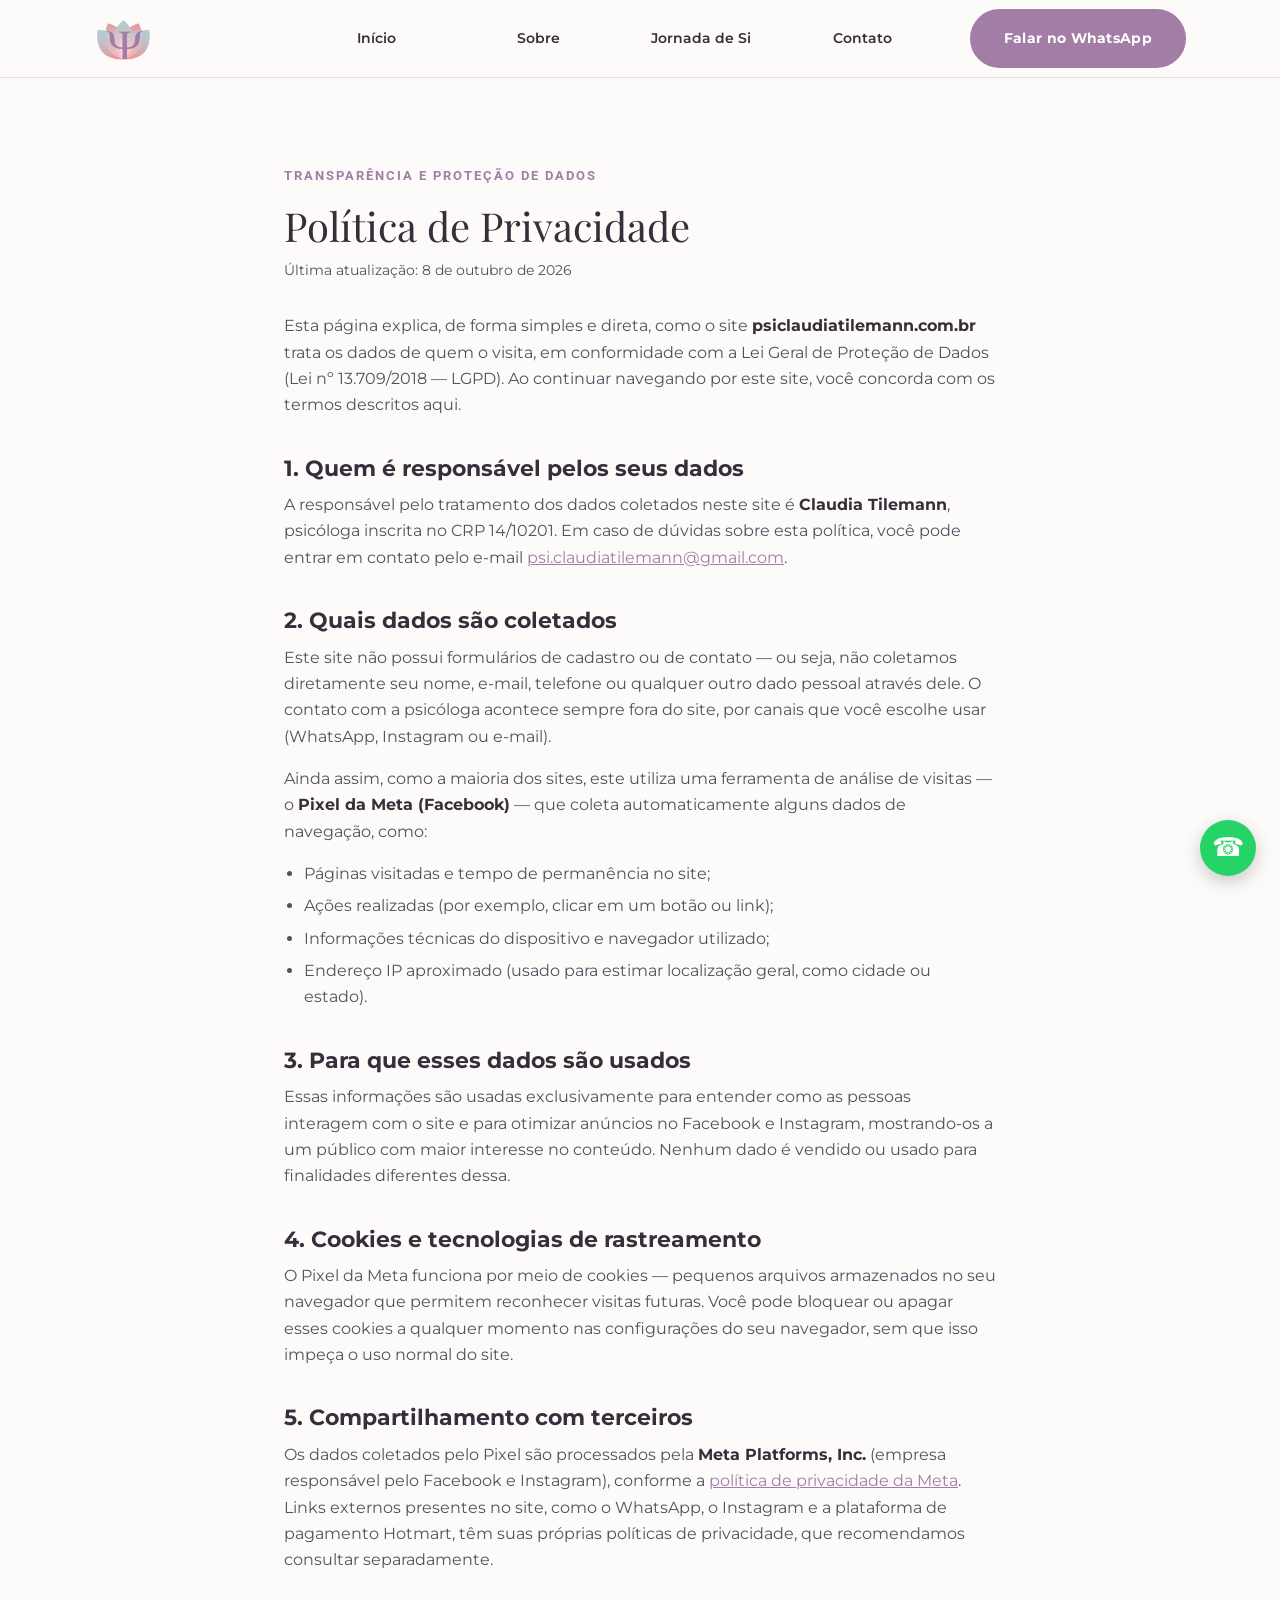
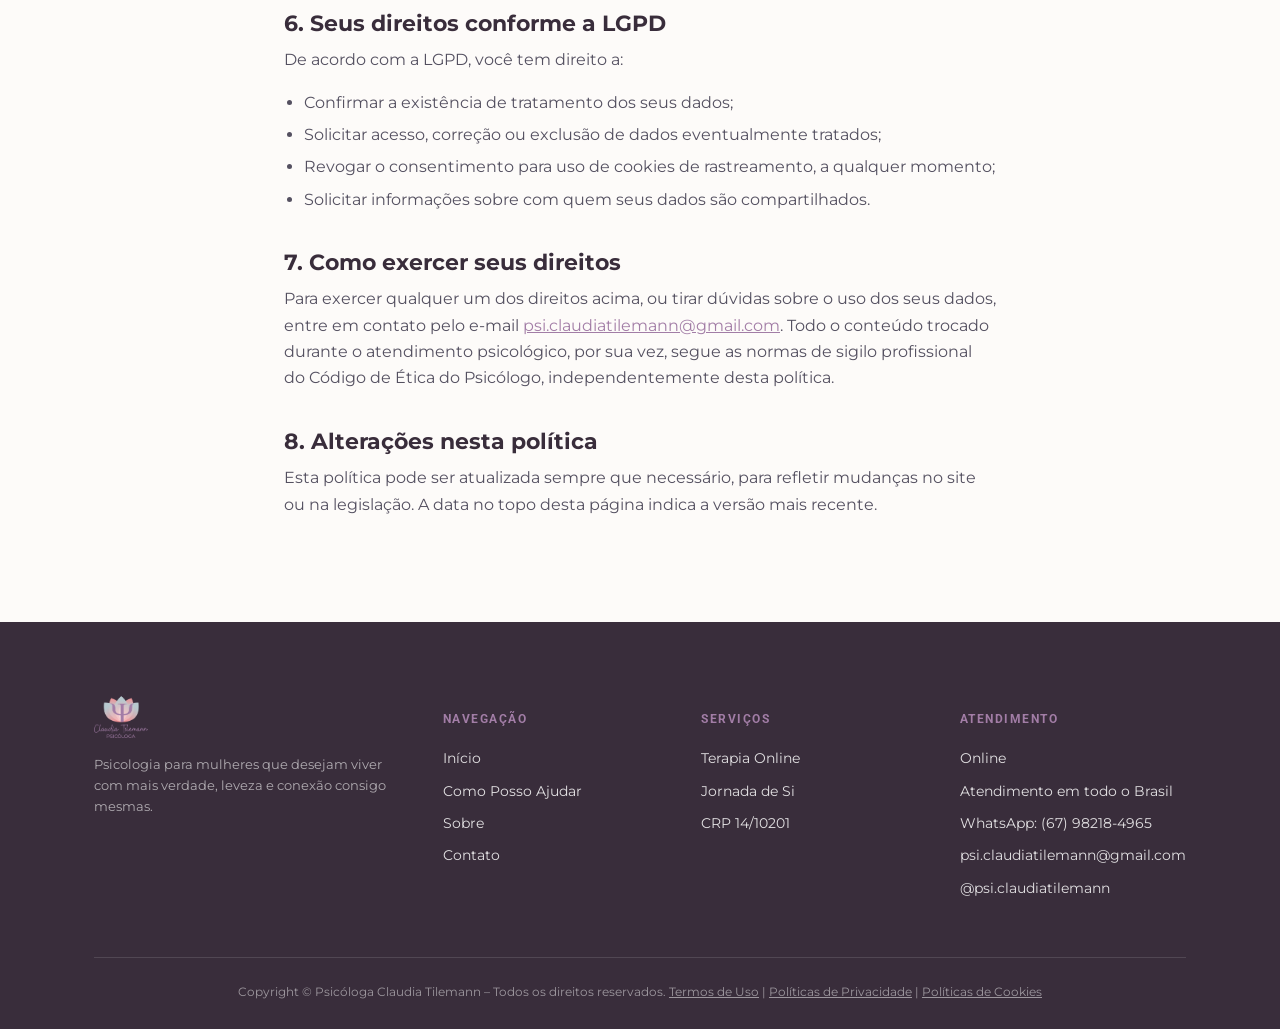
==== politica-de-privacidade.html @ 29aedbd8 "Initial commit" ====
<!DOCTYPE html>
<html lang="pt-BR">
<head>
<meta charset="UTF-8">

<!-- Meta Pixel Code -->
<script>
!function(f,b,e,v,n,t,s)
{if(f.fbq)return;n=f.fbq=function(){n.callMethod?
n.callMethod.apply(n,arguments):n.queue.push(arguments)};
if(!f._fbq)f._fbq=n;n.push=n;n.loaded=!0;n.version='2.0';
n.queue=[];t=b.createElement(e);t.async=!0;
t.src=v;s=b.getElementsByTagName(e)[0];
s.parentNode.insertBefore(t,s)}(window, document,'script',
'https://connect.facebook.net/en_US/fbevents.js');

fbq('init', '1135975485633606');
fbq('track', 'PageView');
</script>

<noscript>
<img height="1" width="1" style="display:none"
src="https://www.facebook.com/tr?id=1135975485633606&ev=PageView&noscript=1"/>
</noscript>
<!-- End Meta Pixel Code -->

<meta name="viewport" content="width=device-width, initial-scale=1.0">
<title>Política de Privacidade | Psicóloga Claudia Tilemann</title>
<meta name="description" content="Entenda como a Psicóloga Claudia Tilemann trata os dados de quem visita este site, em conformidade com a LGPD.">
<link rel="icon" href="images/logo-topo.webp">
<link rel="preconnect" href="https://fonts.googleapis.com">
<link rel="preconnect" href="https://fonts.gstatic.com" crossorigin>
<link href="https://fonts.googleapis.com/css2?family=Playfair+Display:ital,wght@0,400;0,600;0,700;1,400&family=Montserrat:ital,wght@0,400;0,600;0,700&family=Roboto:wght@400;700&display=swap" rel="stylesheet">
<link rel="stylesheet" href="css/style.css">
<style>
  .legal-content h3 { margin: 36px 0 10px; color: var(--color-text); }
  .legal-content h3:first-child { margin-top: 0; }
  .legal-content p, .legal-content li { color: var(--color-text-soft); font-size: 15.5px; line-height: 1.7; }
  .legal-content ul { margin: 0 0 16px; padding-left: 20px; }
  .legal-content li { margin-bottom: 6px; }
  .legal-content strong { color: var(--color-text); }
  .legal-content a { color: var(--color-accent); text-decoration: underline; }
</style>
</head>
<body>

<header class="site-header">
  <div class="container">
    <a href="index.html" class="logo"><img src="images/logo-topo.webp" alt="Claudia Tilemann Psicóloga"></a>
    <nav class="site-nav" id="siteNav">
      <div class="site-nav-links">
        <a href="index.html">Início</a>
        <a href="index.html#sobre">Sobre</a>
        <a href="jornadadesi.html">Jornada de Si</a>
        <a href="index.html#contato">Contato</a>
        <a href="https://wa.me/message/6YBCLNKW5SVHM1" class="btn" target="_blank" rel="noopener">Falar no WhatsApp</a>
      </div>
      <button class="nav-toggle" id="navToggle" aria-label="Abrir menu">☰</button>
    </nav>
  </div>
</header>
<div class="header-spacer"></div>

<section>
  <div class="container reveal" style="max-width:760px;">
    <div class="section-intro" style="margin-bottom:32px; text-align:left; max-width:none;">
      <span class="eyebrow">Transparência e proteção de dados</span>
      <h1 style="font-size:clamp(28px,4vw,40px); margin:10px 0 8px;">Política de Privacidade</h1>
      <p style="color:var(--color-text-soft); font-size:14px; margin:0;">Última atualização: 8 de outubro de 2026</p>
    </div>

    <div class="legal-content">
      <p>Esta página explica, de forma simples e direta, como o site <strong>psiclaudiatilemann.com.br</strong> trata os dados de quem o visita, em conformidade com a Lei Geral de Proteção de Dados (Lei nº 13.709/2018 — LGPD). Ao continuar navegando por este site, você concorda com os termos descritos aqui.</p>

      <h3>1. Quem é responsável pelos seus dados</h3>
      <p>A responsável pelo tratamento dos dados coletados neste site é <strong>Claudia Tilemann</strong>, psicóloga inscrita no CRP 14/10201. Em caso de dúvidas sobre esta política, você pode entrar em contato pelo e-mail <a href="mailto:psi.claudiatilemann@gmail.com">psi.claudiatilemann@gmail.com</a>.</p>

      <h3>2. Quais dados são coletados</h3>
      <p>Este site não possui formulários de cadastro ou de contato — ou seja, não coletamos diretamente seu nome, e-mail, telefone ou qualquer outro dado pessoal através dele. O contato com a psicóloga acontece sempre fora do site, por canais que você escolhe usar (WhatsApp, Instagram ou e-mail).</p>
      <p>Ainda assim, como a maioria dos sites, este utiliza uma ferramenta de análise de visitas — o <strong>Pixel da Meta (Facebook)</strong> — que coleta automaticamente alguns dados de navegação, como:</p>
      <ul>
        <li>Páginas visitadas e tempo de permanência no site;</li>
        <li>Ações realizadas (por exemplo, clicar em um botão ou link);</li>
        <li>Informações técnicas do dispositivo e navegador utilizado;</li>
        <li>Endereço IP aproximado (usado para estimar localização geral, como cidade ou estado).</li>
      </ul>

      <h3>3. Para que esses dados são usados</h3>
      <p>Essas informações são usadas exclusivamente para entender como as pessoas interagem com o site e para otimizar anúncios no Facebook e Instagram, mostrando-os a um público com maior interesse no conteúdo. Nenhum dado é vendido ou usado para finalidades diferentes dessa.</p>

      <h3>4. Cookies e tecnologias de rastreamento</h3>
      <p>O Pixel da Meta funciona por meio de cookies — pequenos arquivos armazenados no seu navegador que permitem reconhecer visitas futuras. Você pode bloquear ou apagar esses cookies a qualquer momento nas configurações do seu navegador, sem que isso impeça o uso normal do site.</p>

      <h3>5. Compartilhamento com terceiros</h3>
      <p>Os dados coletados pelo Pixel são processados pela <strong>Meta Platforms, Inc.</strong> (empresa responsável pelo Facebook e Instagram), conforme a <a href="https://www.facebook.com/privacy/policy/" target="_blank" rel="noopener">política de privacidade da Meta</a>. Links externos presentes no site, como o WhatsApp, o Instagram e a plataforma de pagamento Hotmart, têm suas próprias políticas de privacidade, que recomendamos consultar separadamente.</p>

      <h3>6. Seus direitos conforme a LGPD</h3>
      <p>De acordo com a LGPD, você tem direito a:</p>
      <ul>
        <li>Confirmar a existência de tratamento dos seus dados;</li>
        <li>Solicitar acesso, correção ou exclusão de dados eventualmente tratados;</li>
        <li>Revogar o consentimento para uso de cookies de rastreamento, a qualquer momento;</li>
        <li>Solicitar informações sobre com quem seus dados são compartilhados.</li>
      </ul>

      <h3>7. Como exercer seus direitos</h3>
      <p>Para exercer qualquer um dos direitos acima, ou tirar dúvidas sobre o uso dos seus dados, entre em contato pelo e-mail <a href="mailto:psi.claudiatilemann@gmail.com">psi.claudiatilemann@gmail.com</a>. Todo o conteúdo trocado durante o atendimento psicológico, por sua vez, segue as normas de sigilo profissional do Código de Ética do Psicólogo, independentemente desta política.</p>

      <h3>8. Alterações nesta política</h3>
      <p>Esta política pode ser atualizada sempre que necessário, para refletir mudanças no site ou na legislação. A data no topo desta página indica a versão mais recente.</p>
    </div>
  </div>
</section>

<footer class="site-footer" id="contato">
  <div class="container">
    <div class="footer-grid">
      <div>
        <div class="footer-logo"><img src="images/logo-completo.webp" alt="Claudia Tilemann Psicóloga"></div>
        <p style="font-size:13px; color:rgba(255,255,255,.6);">Psicologia para mulheres que desejam viver com mais verdade, leveza e conexão consigo mesmas.</p>
      </div>
      <div>
        <h4>Navegação</h4>
        <ul>
          <li><a href="index.html">Início</a></li>
          <li><a href="index.html#terapia">Como Posso Ajudar</a></li>
          <li><a href="index.html#sobre">Sobre</a></li>
          <li><a href="index.html#contato">Contato</a></li>
        </ul>
      </div>
      <div>
        <h4>Serviços</h4>
        <ul>
          <li><a href="index.html#terapia">Terapia Online</a></li>
          <li><a href="jornadadesi.html">Jornada de Si</a></li>
          <li>CRP 14/10201</li>
        </ul>
      </div>
      <div>
        <h4>Atendimento</h4>
        <ul>
          <li>Online</li>
          <li>Atendimento em todo o Brasil</li>
          <li><a href="https://wa.me/message/6YBCLNKW5SVHM1" target="_blank" rel="noopener">WhatsApp: (67) 98218-4965</a></li>
          <li><a href="mailto:psi.claudiatilemann@gmail.com">psi.claudiatilemann@gmail.com</a></li>
          <li><a href="https://instagram.com/psi.claudiatilemann" target="_blank" rel="noopener">@psi.claudiatilemann</a></li>
        </ul>
      </div>
    </div>
    <div class="footer-bottom">
      Copyright © Psicóloga Claudia Tilemann – Todos os direitos reservados.
      <a href="#">Termos de Uso</a> | <a href="politica-de-privacidade.html">Políticas de Privacidade</a> | <a href="politica-de-privacidade.html">Políticas de Cookies</a>
    </div>
  </div>
</footer>

<a href="https://wa.me/message/6YBCLNKW5SVHM1" class="whatsapp-float" target="_blank" rel="noopener" aria-label="Falar no WhatsApp">☎</a>

<script>
document.getElementById('navToggle').addEventListener('click', function () {
  document.getElementById('siteNav').classList.toggle('open');
});

(function () {
  "use strict";
  var reduce = window.matchMedia("(prefers-reduced-motion: reduce)").matches;
  var items = document.querySelectorAll(".reveal");
  if (reduce || !("IntersectionObserver" in window)) {
    items.forEach(function (el) { el.classList.add("in"); });
  } else {
    var io = new IntersectionObserver(function (entries) {
      entries.forEach(function (e) {
        if (e.isIntersecting) { e.target.classList.add("in"); io.unobserve(e.target); }
      });
    }, { rootMargin: "0px 0px -8% 0px", threshold: .12 });
    items.forEach(function (el) { io.observe(el); });
  }
})();
</script>
</body>
</html>
---- css/style.css ----
/* ============================================
   Psicóloga Claudia Tilemann — Design System
   Fontes e cores extraídas do site original (GreatPages)
   ============================================ */

:root {
  /* Cores */
  --color-accent: #a27da6;       /* roxo/malva principal — botões, títulos de seção, links */
  --color-accent-dark: #8a6790;  /* hover do botão */
  --color-text: #392d3b;         /* texto principal */
  --color-text-soft: #545060;    /* texto secundário */
  --color-white: #ffffff;
  --color-bg: #fdfbf9;           /* fundo padrão (creme) */
  --color-bg-pink: #fce5eb;
  --color-bg-pink-soft: #fef4f4;
  --color-bg-lavender: #f9f3fa;
  --color-bg-lavender-2: #ede5f6;
  --color-bg-gray: #ececec;
  --color-border: #e7dfe3;

  /* Tipografia */
  --font-heading: 'Playfair Display', Georgia, serif;
  --font-body: 'Montserrat', -apple-system, sans-serif;
  --font-label: 'Roboto', -apple-system, sans-serif;

  --container-w: 1140px;
}

* { box-sizing: border-box; }
html { scroll-behavior: smooth; }

body {
  margin: 0;
  font-family: var(--font-body);
  color: var(--color-text);
  background: var(--color-bg);
  line-height: 1.6;
  -webkit-font-smoothing: antialiased;
}

img { max-width: 100%; display: block; }

a { color: inherit; text-decoration: none; }

.container {
  max-width: var(--container-w);
  margin: 0 auto;
  padding: 0 24px;
}

section { padding: 88px 0; }
@media (max-width: 768px) {
  section { padding: 56px 0; }
}

h1, h2, h3 {
  font-family: var(--font-heading);
  font-weight: 400;
  margin: 0 0 20px;
  line-height: 1.25;
}

h1 { font-size: 50px; }
h2 { font-size: 40px; }
h3 { font-size: 22px; font-family: var(--font-body); font-weight: 700; }

p { margin: 0 0 16px; }

@media (max-width: 768px) {
  h1 { font-size: 34px; }
  h2 { font-size: 28px; }
}

.eyebrow {
  font-family: var(--font-label);
  text-transform: uppercase;
  letter-spacing: 2px;
  font-size: 13px;
  font-weight: 700;
  color: var(--color-accent);
  display: block;
  margin-bottom: 14px;
}
.eyebrow-lg {
  font-size: 22px;
  letter-spacing: .5px;
  margin-bottom: 0;
}
@media (max-width: 768px) { .eyebrow-lg { font-size: 18px; } }

/* ===== Reveal ao rolar a página ===== */
.reveal { opacity: 0; transform: translateY(28px); }
.reveal.in {
  opacity: 1;
  transform: none;
  transition: opacity .8s ease, transform .8s cubic-bezier(.2,.8,.2,1);
}
@media (prefers-reduced-motion: reduce) {
  .reveal { opacity: 1; transform: none; transition: none; }
}

.text-center { text-align: center; }
.section-intro { max-width: 680px; margin: 0 auto 56px; text-align: center; }

/* Botões */
.btn {
  display: inline-block;
  font-family: var(--font-body);
  font-weight: 700;
  font-size: 14px;
  letter-spacing: .3px;
  text-align: center;
  padding: 16px 32px;
  border-radius: 40px;
  background: var(--color-accent);
  color: var(--color-white);
  border: 2px solid var(--color-accent);
  cursor: pointer;
  transition: all .2s ease;
}
.btn:hover { background: var(--color-accent-dark); border-color: var(--color-accent-dark); transform: translateY(-2px); box-shadow: 0 10px 24px rgba(162,125,166,.32); }
.btn-outline { background: transparent; color: var(--color-accent); }
.btn-outline:hover { background: var(--color-accent); color: var(--color-white); }
.btn-block { display: block; width: 100%; }

/* ===== Header ===== */
.header-spacer { height: 78px; }

.site-header {
  position: fixed;
  top: 0;
  left: 0;
  right: 0;
  height: 78px;
  z-index: 100;
  background: rgba(253, 251, 249, 0.96);
  backdrop-filter: blur(6px);
  border-bottom: 1px solid var(--color-border);
}
.site-header .container {
  display: flex;
  align-items: center;
  justify-content: space-between;
  height: 100%;
}
.site-header .logo img { height: 44px; width: auto; }
.site-nav { display: flex; align-items: center; }
.site-nav-links { display: flex; align-items: center; gap: 12px; }
.site-nav-links a:not(.btn) {
  font-size: 14px;
  font-weight: 600;
  color: var(--color-text);
  width: 150px;
  text-align: center;
  flex: none;
}
.site-nav-links a.btn { margin-left: 20px; }
.site-nav-links a:not(.btn) { transition: color .2s ease; }
.site-nav-links a:hover { color: var(--color-accent); }
.nav-toggle { display: none; }

@media (max-width: 820px) {
  .site-nav-links { display: none; }
  .nav-toggle {
    display: block;
    background: none;
    border: none;
    font-size: 24px;
    color: var(--color-accent);
    cursor: pointer;
  }
  .site-nav.open .site-nav-links {
    display: flex;
    flex-direction: column;
    position: absolute;
    top: 78px;
    left: 0;
    right: 0;
    background: var(--color-white);
    padding: 24px;
    gap: 12px;
    box-shadow: 0 10px 20px rgba(0,0,0,.06);
  }
  .site-nav.open .site-nav-links a:not(.btn) { width: auto; text-align: left; }
}

/* ===== Hero — foto em largura total com texto sobreposto (igual ao site original) ===== */
.hero { padding: 0; background: var(--color-bg); }
.hero-photo {
  position: relative;
  width: 100%;
  height: 480px;
  background-size: cover;
  background-position: center 65%;
  display: flex;
  align-items: center;
  overflow: hidden;
}
.hero-photo::before {
  content: "";
  position: absolute;
  inset: 0;
  background: linear-gradient(90deg, rgba(250,240,223,.90) 0%, rgba(250,240,223,.68) 42%, rgba(250,240,223,0) 68%);
}
.hero-text { position: relative; z-index: 1; width: 38%; padding: 0 4% 0 6%; }
.hero-text h1 { margin-bottom: 18px; font-weight: 700; }
.hero-divider { display: flex; align-items: center; gap: 10px; margin: 0 0 22px; }
.hero-divider .line { width: 76px; height: 1px; background: var(--color-accent); opacity: .55; }
.hero-divider svg { width: 14px; height: 14px; color: var(--color-accent); flex: none; }
.hero-text .lead { font-size: 16px; color: var(--color-text-soft); max-width: 420px; margin: 0 0 32px; }
.hero-actions { display: flex; gap: 16px; flex-wrap: wrap; }

@media (max-width: 900px) {
  .hero-photo { height: auto; min-height: 460px; }
  .hero-photo::before { background: linear-gradient(180deg, rgba(250,240,223,.45) 0%, rgba(250,240,223,.92) 60%, var(--color-bg) 100%); }
  .hero-text { width: 100%; padding: 0 24px; margin-top: auto; padding-bottom: 40px; }
}
@media (max-width: 560px) {
  .hero-photo { min-height: 540px; }
  .hero-text .lead { max-width: none; }
}

/* ===== Sinais de que algo pede atenção — fileira única em largura total ===== */
.signs-row {
  display: flex;
  gap: 18px;
  width: 100vw;
  position: relative;
  left: 50%;
  transform: translateX(-50%);
  padding: 0 40px;
  margin-top: 40px;
  box-sizing: border-box;
}
.sign-card {
  flex: 1 1 0;
  background: var(--color-white);
  border: 1px solid var(--color-border);
  border-radius: 16px;
  padding: 28px 16px 24px;
  text-align: center;
  box-shadow: 0 6px 20px rgba(57, 45, 59, .05);
}
.sign-icon {
  width: 46px;
  height: 46px;
  border-radius: 50%;
  background: var(--color-bg-lavender-2);
  display: flex;
  align-items: center;
  justify-content: center;
  margin: 0 auto 14px;
}
.sign-icon svg { width: 20px; height: 20px; color: var(--color-accent); }
.sign-card p { margin: 0; font-weight: 600; font-size: 14px; color: var(--color-text); }

@media (max-width: 1100px) {
  .signs-row { flex-wrap: wrap; justify-content: center; }
  .sign-card { flex: 1 1 200px; max-width: 240px; }
}
@media (max-width: 560px) {
  .signs-row { padding: 0 16px; gap: 14px; }
  .sign-card { flex: 1 1 100%; max-width: none; }
}

/* ===== Comparação Terapia x Jornada ===== */
.compare-grid {
  display: grid;
  grid-template-columns: 1fr 1fr;
  gap: 32px;
  margin-top: 48px;
}
@media (max-width: 780px) { .compare-grid { grid-template-columns: 1fr; } }

.compare-card {
  background: var(--color-white);
  border-radius: 20px;
  box-shadow: 0 10px 30px rgba(57, 45, 59, .07);
  display: flex;
  align-items: stretch;
  overflow: hidden;
  min-height: 300px;
}
.compare-card-text { flex: 1; min-width: 0; padding: 40px 36px; display: flex; flex-direction: column; justify-content: center; }
.compare-card-photo {
  flex: 0 0 42%;
  align-self: stretch;
  background-size: cover;
  background-position: center;
}
@media (max-width: 780px) {
  .compare-card { flex-direction: column; text-align: center; min-height: 0; }
  .compare-card-text { padding: 32px 28px; align-items: center; }
  .compare-card-photo { flex-basis: auto; width: 100%; height: 220px; }
}
.compare-card h3 { font-family: var(--font-heading); font-size: 28px; font-weight: 600; color: var(--color-accent); margin-bottom: 10px; }
.compare-card-text p { font-size: 15px; color: var(--color-text-soft); margin-bottom: 22px; }
.compare-card ul { list-style: none; padding: 0; margin: 24px 0; }
.compare-card li {
  padding: 8px 0 8px 28px;
  position: relative;
  font-size: 14px;
  color: var(--color-text-soft);
}
.compare-card li::before {
  content: "✓";
  position: absolute;
  left: 0;
  color: var(--color-accent);
  font-weight: 700;
}

/* ===== Bio ===== */
.bio-card {
  background: var(--color-white);
  border: 1px solid var(--color-border);
  border-radius: 24px;
  padding: 40px;
  display: flex;
  align-items: center;
  gap: 48px;
}
.bio-photo { flex: none; }
.bio-photo img { display: block; width: 260px; height: 260px; border-radius: 50%; }
.bio-text { flex: 1; min-width: 0; text-align: left; }
.bio-text .eyebrow, .bio-text h2 { margin-bottom: 12px; }
@media (max-width: 780px) {
  .bio-card { flex-direction: column; padding: 32px 28px; text-align: center; }
  .bio-text { text-align: center; }
  .bio-photo img { width: 200px; height: 200px; }
}
.bio-credentials { list-style: none; padding: 0; margin: 24px 0 0; }
.bio-credentials li {
  display: flex;
  align-items: flex-start;
  gap: 12px;
  padding: 10px 0;
  border-top: 1px solid var(--color-border);
  font-size: 14px;
  color: var(--color-text-soft);
}
.bio-credentials li::before {
  content: "✓";
  flex: none;
  width: 22px;
  height: 22px;
  border-radius: 50%;
  background: var(--color-bg-lavender-2);
  color: var(--color-accent);
  font-size: 12px;
  font-weight: 700;
  display: flex;
  align-items: center;
  justify-content: center;
  margin-top: 1px;
}
@media (max-width: 780px) { .bio-credentials li { text-align: left; } }

/* ===== Citação com imagem (vela e vaso) ===== */
.quote-photo-inner {
  display: flex;
  align-items: center;
  justify-content: space-between;
  gap: 40px;
}
.quote-photo-text { max-width: 480px; text-align: left; }
.quote-photo-text p {
  font-family: var(--font-heading);
  font-size: 24px;
  line-height: 1.5;
  color: var(--color-text);
  margin: 0 0 16px;
}
.quote-photo-img { flex: none; width: 300px; }
.quote-photo-img img { width: 100%; height: auto; }
@media (max-width: 860px) {
  .quote-photo-inner { flex-direction: column; text-align: center; }
  .quote-photo-text { max-width: none; text-align: center; }
  .quote-photo-img { width: 220px; }
}

/* ===== Bloco final (CTA de fechamento) ===== */
.closing-card {
  max-width: 720px;
  margin: 0 auto;
  background: linear-gradient(135deg, var(--color-bg-lavender) 0%, var(--color-bg-pink-soft) 100%);
  border: 1px solid var(--color-border);
  border-radius: 24px;
  padding: 56px 48px;
}
.closing-quote {
  font-family: var(--font-heading);
  font-size: 30px;
  line-height: 1.5;
  color: var(--color-text);
  text-wrap: balance;
  margin: 0;
}
@media (max-width: 600px) {
  .closing-card { padding: 40px 28px; }
  .closing-quote { font-size: 24px; }
}

/* ===== Depoimentos ===== */
.testimonials-grid {
  display: grid;
  grid-template-columns: repeat(3, 1fr);
  gap: 28px;
  margin-top: 48px;
}
@media (max-width: 900px) { .testimonials-grid { grid-template-columns: 1fr; } }
.testimonial-card {
  background: var(--color-bg-lavender);
  border: 1px solid var(--color-border);
  border-radius: 16px;
  padding: 32px 28px;
  box-shadow: 0 6px 20px rgba(57,45,59,.05);
}
.testimonial-stars { color: var(--color-accent); font-size: 15px; letter-spacing: 2px; margin-bottom: 14px; }
.testimonial-card p {
  font-size: 14px;
  color: var(--color-text-soft);
  font-style: italic;
  margin: 0;
}

/* ===== Rodapé ===== */
.site-footer {
  background: var(--color-text);
  color: rgba(255,255,255,.85);
  padding: 72px 0 28px;
}
.footer-grid {
  display: grid;
  grid-template-columns: 1.4fr 1fr 1fr 1fr;
  gap: 32px;
}
@media (max-width: 780px) { .footer-grid { grid-template-columns: 1fr 1fr; } }
.site-footer h4 {
  font-family: var(--font-label);
  text-transform: uppercase;
  letter-spacing: 1.5px;
  font-size: 12px;
  color: var(--color-accent);
  margin-bottom: 18px;
}
.site-footer ul { list-style: none; padding: 0; margin: 0; }
.site-footer li { margin-bottom: 10px; font-size: 14px; }
.site-footer a { transition: color .2s ease; }
.site-footer a:hover { color: var(--color-white); }
.footer-logo img { height: 44px; margin-bottom: 16px; }
.footer-bottom {
  border-top: 1px solid rgba(255,255,255,.12);
  margin-top: 48px;
  padding-top: 24px;
  font-size: 12px;
  color: rgba(255,255,255,.5);
  text-align: center;
}
.footer-bottom a { text-decoration: underline; }

/* ===== WhatsApp flutuante ===== */
.whatsapp-float {
  position: fixed;
  bottom: 24px;
  right: 24px;
  z-index: 200;
  background: #25D366;
  color: #fff;
  width: 56px;
  height: 56px;
  border-radius: 50%;
  display: flex;
  align-items: center;
  justify-content: center;
  box-shadow: 0 6px 18px rgba(0,0,0,.2);
  font-size: 26px;
  transition: transform .2s ease, box-shadow .2s ease;
}
.whatsapp-float:hover { transform: scale(1.08); box-shadow: 0 8px 24px rgba(0,0,0,.28); }

/* ===== Utilidades de imagem ===== */
.rounded-img { border-radius: 20px; overflow: hidden; }
.full-bleed-img img { width: 100%; height: auto; border-radius: 20px; }

/* ===== FAQ ===== */
.faq-item {
  border-bottom: 1px solid var(--color-border);
  padding: 20px 0;
}
.faq-item summary {
  font-weight: 700;
  cursor: pointer;
  font-size: 16px;
  list-style: none;
  display: flex;
  justify-content: space-between;
  align-items: center;
  transition: color .2s ease;
}
.faq-item summary:hover { color: var(--color-accent); }
.faq-item summary::-webkit-details-marker { display: none; }
.faq-item summary::after {
  content: "+";
  font-size: 22px;
  color: var(--color-accent);
  flex: none;
  margin-left: 16px;
  transition: transform .3s ease;
  display: inline-block;
}
.faq-item[open] summary::after { transform: rotate(45deg); }
.faq-item p { margin-top: 14px; color: var(--color-text-soft); font-size: 14px; overflow: hidden; }

/* ===== Preço ===== */
.price-box {
  background: var(--color-white);
  border-radius: 20px;
  box-shadow: 0 10px 30px rgba(57,45,59,.08);
  padding: 44px;
  text-align: center;
  max-width: 480px;
  margin: 0 auto;
}
.price-old { text-decoration: line-through; color: var(--color-text-soft); font-size: 16px; }
.price-new { font-family: var(--font-heading); font-size: 56px; color: var(--color-accent); margin: 8px 0; }
.price-installment { color: var(--color-text-soft); font-size: 14px; margin-bottom: 24px; }
.guarantee-badge { width: 90px; margin: 20px auto 0; }

/* ===== Jornada de Si — foto com texto sobreposto (igual ao site original) ===== */
.photo-overlay {
  position: relative;
  border-radius: 20px;
  overflow: hidden;
  background-size: cover;
  background-position: center;
  margin-bottom: 28px;
  aspect-ratio: 745 / 287;
  display: flex;
  align-items: center;
}
.photo-overlay::before {
  content: "";
  position: absolute;
  inset: 0;
  background: linear-gradient(90deg, rgba(253,251,249,.97) 0%, rgba(253,251,249,.94) 38%, rgba(253,251,249,0) 62%);
}
.photo-overlay-text {
  position: relative;
  z-index: 1;
  width: 44%;
  padding: 0 6% 0 5%;
}
.photo-overlay-text h3 {
  font-family: var(--font-heading);
  font-weight: 600;
  font-size: 24px;
  line-height: 1.25;
  margin: 0 0 10px;
}
.photo-overlay-text h3 .line-dark { display: block; color: var(--color-text); }
.photo-overlay-text h3 .line-accent { display: block; color: var(--color-accent); }
.photo-overlay-text p { font-size: 14px; color: var(--color-text-soft); margin: 0; }
@media (max-width: 700px) {
  .photo-overlay { aspect-ratio: auto; min-height: 260px; }
  .photo-overlay::before { background: linear-gradient(90deg, rgba(253,251,249,.97) 0%, rgba(253,251,249,.94) 58%, rgba(253,251,249,.15) 100%); }
  .photo-overlay-text { width: 78%; }
}

/* Quadro com 5 frases sobrepostas (seção "Imagine acordar e perceber que...") — contido no container */
.outcomes-photo {
  position: relative;
  width: 100%;
  border-radius: 20px;
  overflow: hidden;
  background-size: cover;
  background-position: center 12%;
  aspect-ratio: 1600 / 620;
  margin-top: 40px;
  display: flex;
  flex-direction: column;
  justify-content: center;
  gap: clamp(20px, 3.2vw, 44px);
  padding: clamp(24px, 3.5vw, 48px) 8%;
  box-sizing: border-box;
}
.outcomes-photo::before {
  content: "";
  position: absolute;
  inset: 0;
  background: linear-gradient(180deg, rgba(253,251,249,.4) 0%, rgba(253,251,249,.22) 45%, rgba(253,251,249,.78) 100%);
}
.outcomes-photo-items {
  position: relative;
  z-index: 1;
  display: flex;
  justify-content: center;
  align-items: stretch;
  gap: 0;
  width: 64%;
  max-width: 860px;
  margin-left: auto;
}
.outcome-item {
  flex: 1 1 0;
  display: flex;
  flex-direction: column;
  align-items: center;
  gap: clamp(8px, 1.2vw, 16px);
  padding: 0 clamp(6px, 1.2vw, 16px);
  text-align: center;
}
.outcome-icon {
  width: clamp(42px, 5.2vw, 72px);
  height: clamp(42px, 5.2vw, 72px);
  border-radius: 50%;
  background: rgba(255,255,255,.85);
  display: flex;
  align-items: center;
  justify-content: center;
  color: var(--color-accent);
  flex: none;
}
.outcome-icon svg { width: clamp(19px, 2.3vw, 32px); height: clamp(19px, 2.3vw, 32px); }
.outcome-item p { margin: 0; font-weight: 700; font-size: clamp(11px, 1.1vw, 15px); color: var(--color-text); line-height: 1.35; }
.outcome-divider { flex: none; width: 1px; align-self: stretch; margin: 4px 0; background: rgba(57,45,59,.14); }
.outcomes-photo-caption {
  position: relative;
  z-index: 1;
  width: 64%;
  max-width: 860px;
  margin: 0 auto 0 auto;
  margin-left: auto;
  text-align: right;
  font-family: var(--font-heading);
  font-size: clamp(18px, 2.4vw, 34px);
  line-height: 1.3;
}
.outcomes-photo-caption .line-dark { display: block; color: var(--color-text); font-weight: 700; }
.outcomes-photo-caption .line-accent { display: block; color: var(--color-accent); font-weight: 700; }
@media (max-width: 700px) {
  .outcomes-photo { aspect-ratio: auto; padding: 32px 20px; gap: 28px; }
  .outcomes-photo-items { flex-wrap: wrap; row-gap: 24px; width: 100%; max-width: none; margin-left: 0; }
  .outcome-item { flex: 1 1 40%; }
  .outcome-icon { width: 56px; height: 56px; }
  .outcome-icon svg { width: 25px; height: 25px; }
  .outcome-divider { display: none; }
  .outcomes-photo-caption { width: 100%; max-width: none; text-align: center; font-size: 22px; }
}

.timeline {
  display: grid;
  grid-template-columns: repeat(5, 1fr);
  gap: 18px;
  margin-top: 48px;
}
@media (max-width: 900px) { .timeline { grid-template-columns: repeat(2, 1fr); } }
@media (max-width: 560px) { .timeline { grid-template-columns: 1fr; } }
.timeline-step {
  background: var(--color-white);
  border-radius: 16px;
  padding: 28px 20px;
  box-shadow: 0 6px 20px rgba(57,45,59,.06);
  border-top: 6px solid var(--color-accent);
}
.week-icon {
  width: 52px;
  height: 52px;
  border-radius: 50%;
  background: var(--color-bg-lavender-2);
  color: var(--color-accent);
  display: flex;
  align-items: center;
  justify-content: center;
  margin: 0 auto 14px;
}
.week-icon svg { width: 24px; height: 24px; }
.timeline-step .week-num {
  font-family: var(--font-label);
  font-size: 12px;
  letter-spacing: 1.5px;
  color: var(--color-accent);
  font-weight: 700;
  text-transform: uppercase;
}
.timeline-step h3 { font-family: var(--font-heading); font-size: 20px; margin: 6px 0 12px; }
.timeline-step p { font-size: 13px; color: var(--color-text-soft); margin: 0; }

.deliverables-grid {
  display: grid;
  grid-template-columns: repeat(4, 1fr);
  gap: 24px;
  margin-top: 48px;
}
@media (max-width: 900px) { .deliverables-grid { grid-template-columns: repeat(2, 1fr); } }
@media (max-width: 560px) { .deliverables-grid { grid-template-columns: 1fr; } }
.deliverable-card {
  background: var(--color-white);
  border-radius: 16px;
  padding: 26px 22px;
  box-shadow: 0 6px 20px rgba(57,45,59,.06);
}
.deliverable-card .eyebrow { margin-bottom: 8px; }
.deliverable-card p { font-size: 13px; color: var(--color-text-soft); margin: 0; }

/* ===== Painel dividido (texto + foto do produto) ===== */
.split-panel {
  display: grid;
  grid-template-columns: 1fr 1fr;
  gap: 56px;
  align-items: center;
}
.split-panel-brand { display: flex; align-items: center; gap: 10px; margin-bottom: 20px; }
.split-panel-brand img { width: 30px; height: 30px; }
.split-panel-brand span { font-family: var(--font-heading); font-size: 24px; font-weight: 700; color: var(--color-accent); }
.split-panel p.intro-text { color: var(--color-text); font-size: 16px; }
.split-panel p.soft-text { color: var(--color-text-soft); font-size: 15px; }
.split-panel p.accent-text { font-weight: 700; color: var(--color-accent); font-size: 15px; }
.split-panel-img img { width: 100%; height: auto; display: block; border-radius: 20px; }
@media (max-width: 860px) {
  .split-panel { grid-template-columns: 1fr; gap: 32px; text-align: center; }
  .split-panel-brand { justify-content: center; }
  .split-panel-img { order: -1; max-width: 340px; margin: 0 auto; }
}

/* ===== Formatos inclusos — quadro maior, texto colado nos objetos ===== */
.deliverables-photo {
  position: relative;
  width: calc(100% - 48px);
  max-width: 1600px;
  margin: 40px auto 32px;
  border-radius: 20px;
  overflow: hidden;
  background: #9a7b9f;
}
.deliverables-photo img { width: 100%; display: block; }
.deliverables-textband {
  position: relative;
  background: #9a7b9f;
  padding-top: clamp(4px, .6vw, 10px);
  padding-bottom: clamp(20px, 3vw, 34px);
  min-height: clamp(96px, 13.5vw, 156px);
  box-sizing: border-box;
}
.deliverables-textband > div {
  position: absolute;
  top: clamp(4px, .6vw, 10px);
  width: 10.5%;
  transform: translateX(-50%);
  text-align: center;
  padding: 0 3px;
  box-sizing: border-box;
}
.deliverables-textband h4 {
  font-family: var(--font-label);
  text-transform: uppercase;
  letter-spacing: .3px;
  font-size: clamp(9px, 1.15vw, 14px);
  font-weight: 700;
  line-height: 1.25;
  color: #fdfafe;
  margin: 0 0 5px;
  overflow-wrap: break-word;
  hyphens: auto;
}
.deliverables-textband p {
  font-size: clamp(8.2px, 1vw, 12.5px);
  line-height: 1.32;
  color: rgba(253,250,254,.85);
  margin: 0;
  overflow-wrap: break-word;
  hyphens: auto;
}
@media (max-width: 620px) {
  .deliverables-textband > div { padding: 0 2px; }
}
@media (max-width: 600px) {
  .deliverables-textband { display: none; }
}

/* Descrição completa de cada item — grade simples, só no celular (onde a faixa roxa não cabe) */
.deliverables-labels {
  display: none;
  text-align: left;
  margin-top: 24px;
}
.deliverables-labels h4 {
  font-family: var(--font-label);
  text-transform: uppercase;
  letter-spacing: .4px;
  font-size: 11.5px;
  font-weight: 700;
  color: var(--color-accent);
  margin: 0 0 6px;
}
.deliverables-labels p { font-size: 12.5px; color: var(--color-text-soft); margin: 0; }
@media (max-width: 600px) {
  .deliverables-labels { display: grid; grid-template-columns: repeat(2, 1fr); gap: 18px; }
}

/* ===== Cards com foto de fundo (Terapia Online / Jornada de si) ===== */
.path-card {
  position: relative;
  border-radius: 20px;
  overflow: hidden;
  background-size: cover;
  background-position: center;
  min-height: 230px;
  padding: 30px 28px;
  display: flex;
  flex-direction: column;
  justify-content: center;
}
.path-card::before {
  content: "";
  position: absolute;
  inset: 0;
  background: linear-gradient(100deg, rgba(253,251,249,.95) 0%, rgba(253,251,249,.88) 40%, rgba(253,251,249,.35) 75%, rgba(253,251,249,.15) 100%);
}
.path-card > * { position: relative; z-index: 1; }
.path-card h3 { font-family: var(--font-heading); font-weight: 600; font-size: 24px; color: var(--color-accent); margin: 0 0 6px; }
.path-card .path-tag { font-family: var(--font-label); font-size: 11px; text-transform: uppercase; letter-spacing: 1px; font-weight: 700; color: var(--color-text-soft); margin-bottom: 10px; }
.path-card p { font-size: 14px; color: var(--color-text-soft); max-width: 320px; }
.path-card ul { list-style: none; padding: 0; margin: 10px 0 0; display: flex; gap: 10px; flex-wrap: wrap; }
.path-card li { font-size: 12px; font-weight: 700; color: var(--color-accent); background: rgba(255,255,255,.7); padding: 5px 12px; border-radius: 20px; }
@media (max-width: 700px) { .path-card::before { background: rgba(253,251,249,.92); } }

.price-list { list-style: none; padding: 0; margin: 0 0 24px; text-align: left; }
.price-list li {
  display: flex;
  justify-content: space-between;
  padding: 10px 0;
  border-bottom: 1px solid var(--color-border);
  font-size: 14px;
  color: var(--color-text-soft);
}
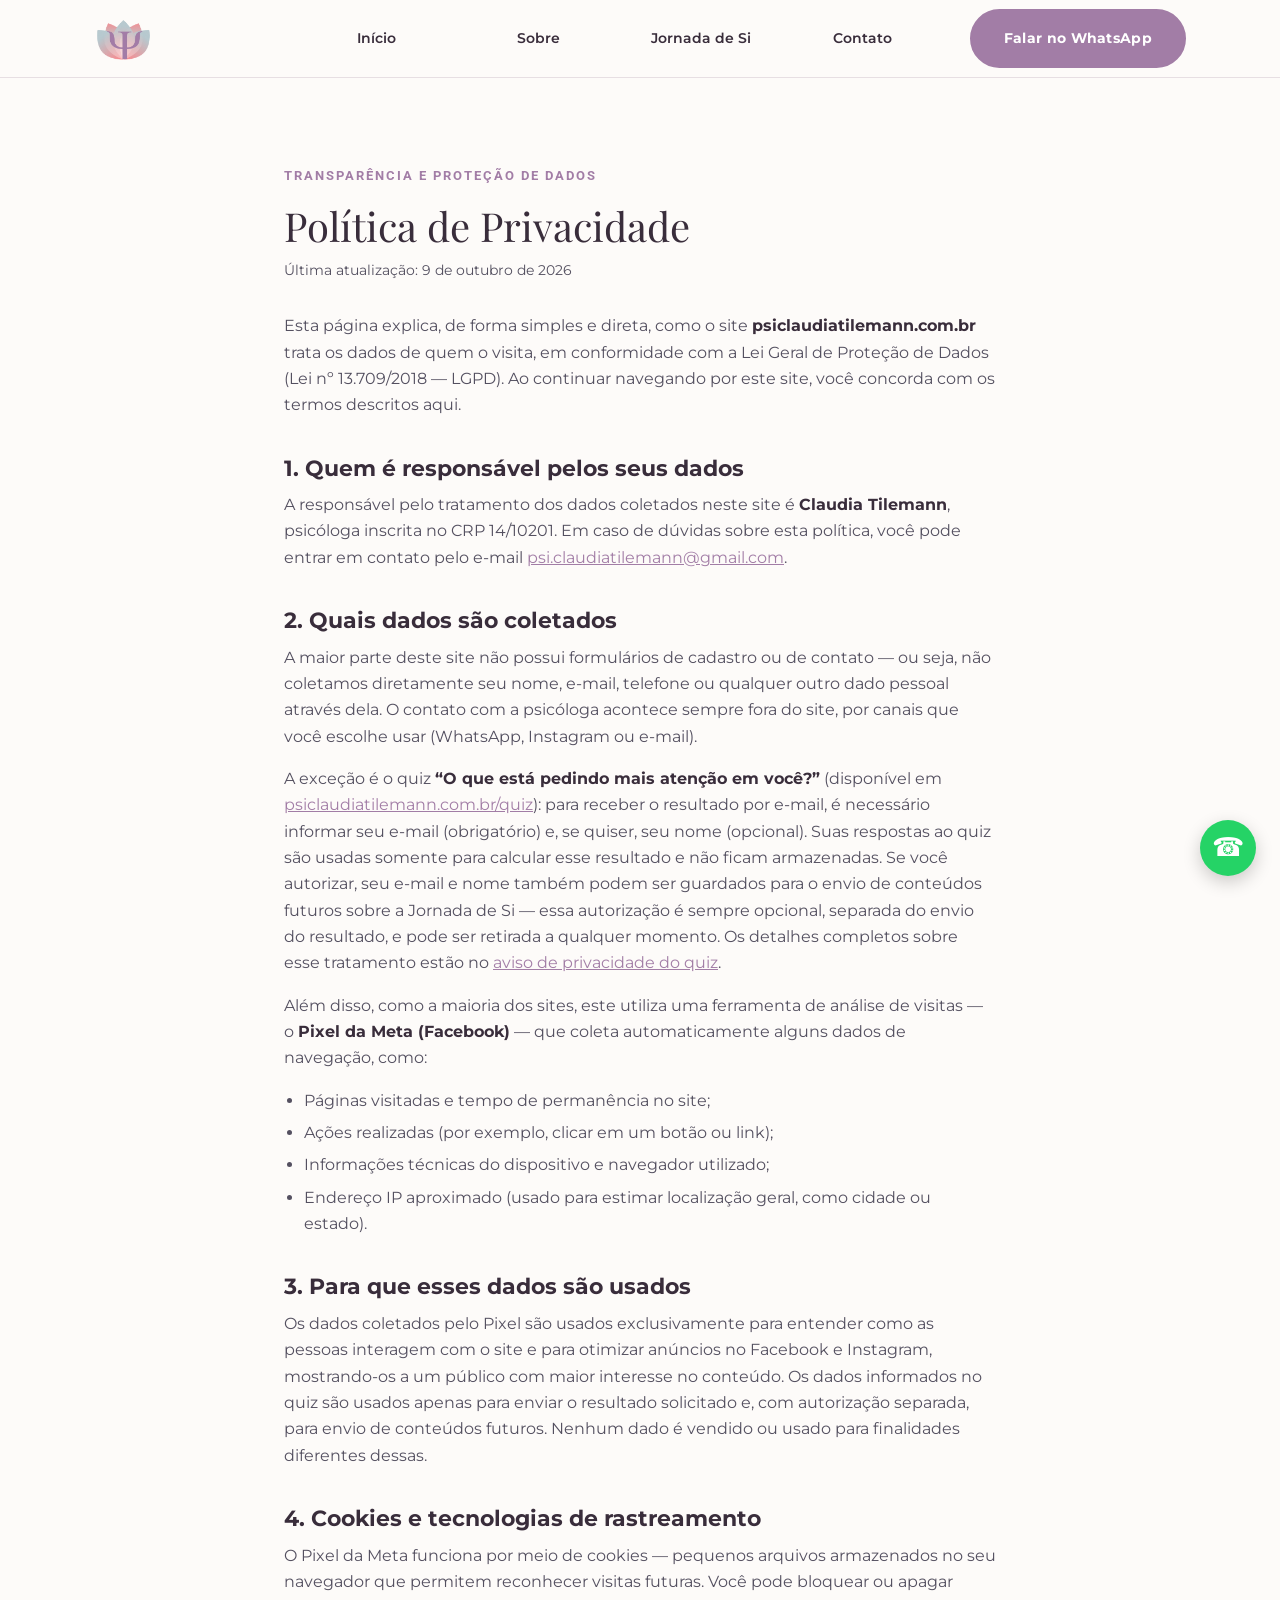
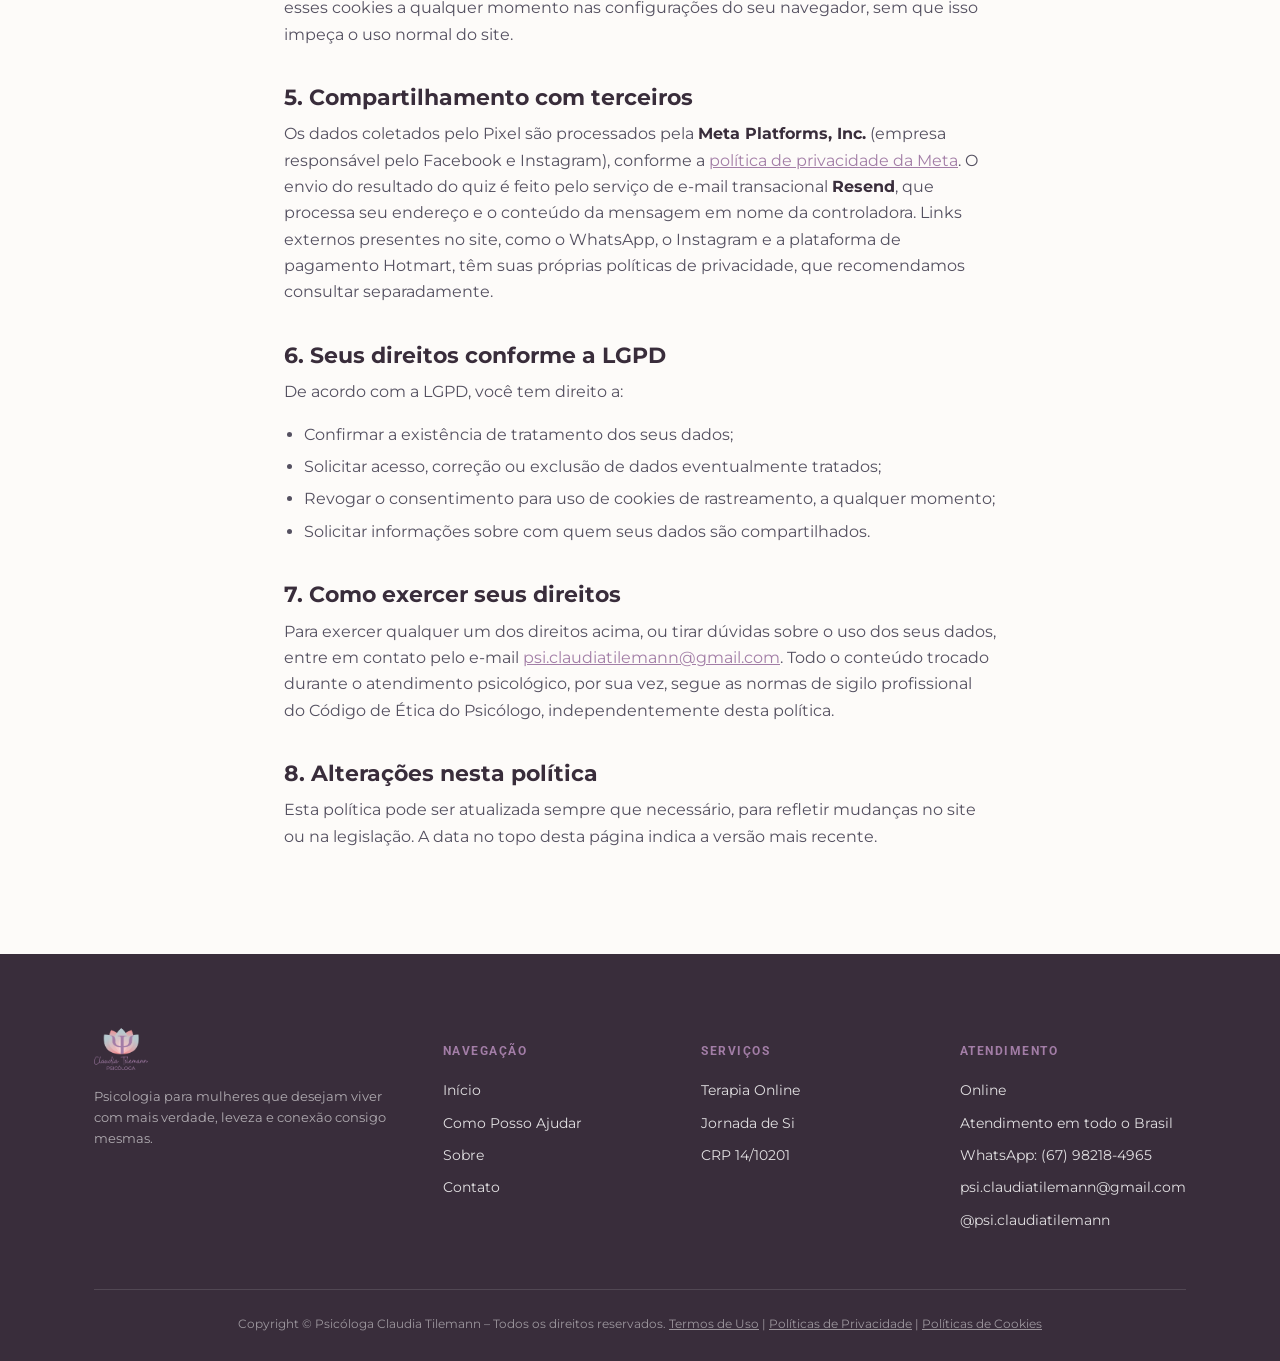
==== commit ddb13c10: "Atualiza política de privacidade com o quiz" ====
--- a/politica-de-privacidade.html
+++ b/politica-de-privacidade.html
@@ -66,7 +66,7 @@
     <div class="section-intro" style="margin-bottom:32px; text-align:left; max-width:none;">
       <span class="eyebrow">Transparência e proteção de dados</span>
       <h1 style="font-size:clamp(28px,4vw,40px); margin:10px 0 8px;">Política de Privacidade</h1>
-      <p style="color:var(--color-text-soft); font-size:14px; margin:0;">Última atualização: 8 de outubro de 2026</p>
+      <p style="color:var(--color-text-soft); font-size:14px; margin:0;">Última atualização: 9 de outubro de 2026</p>
     </div>
 
     <div class="legal-content">
@@ -76,8 +76,9 @@
       <p>A responsável pelo tratamento dos dados coletados neste site é <strong>Claudia Tilemann</strong>, psicóloga inscrita no CRP 14/10201. Em caso de dúvidas sobre esta política, você pode entrar em contato pelo e-mail <a href="mailto:psi.claudiatilemann@gmail.com">psi.claudiatilemann@gmail.com</a>.</p>
 
       <h3>2. Quais dados são coletados</h3>
-      <p>Este site não possui formulários de cadastro ou de contato — ou seja, não coletamos diretamente seu nome, e-mail, telefone ou qualquer outro dado pessoal através dele. O contato com a psicóloga acontece sempre fora do site, por canais que você escolhe usar (WhatsApp, Instagram ou e-mail).</p>
-      <p>Ainda assim, como a maioria dos sites, este utiliza uma ferramenta de análise de visitas — o <strong>Pixel da Meta (Facebook)</strong> — que coleta automaticamente alguns dados de navegação, como:</p>
+      <p>A maior parte deste site não possui formulários de cadastro ou de contato — ou seja, não coletamos diretamente seu nome, e-mail, telefone ou qualquer outro dado pessoal através dela. O contato com a psicóloga acontece sempre fora do site, por canais que você escolhe usar (WhatsApp, Instagram ou e-mail).</p>
+      <p>A exceção é o quiz <strong>“O que está pedindo mais atenção em você?”</strong> (disponível em <a href="quiz/">psiclaudiatilemann.com.br/quiz</a>): para receber o resultado por e-mail, é necessário informar seu e-mail (obrigatório) e, se quiser, seu nome (opcional). Suas respostas ao quiz são usadas somente para calcular esse resultado e não ficam armazenadas. Se você autorizar, seu e-mail e nome também podem ser guardados para o envio de conteúdos futuros sobre a Jornada de Si — essa autorização é sempre opcional, separada do envio do resultado, e pode ser retirada a qualquer momento. Os detalhes completos sobre esse tratamento estão no <a href="quiz/privacidade.html">aviso de privacidade do quiz</a>.</p>
+      <p>Além disso, como a maioria dos sites, este utiliza uma ferramenta de análise de visitas — o <strong>Pixel da Meta (Facebook)</strong> — que coleta automaticamente alguns dados de navegação, como:</p>
       <ul>
         <li>Páginas visitadas e tempo de permanência no site;</li>
         <li>Ações realizadas (por exemplo, clicar em um botão ou link);</li>
@@ -86,13 +87,13 @@
       </ul>
 
       <h3>3. Para que esses dados são usados</h3>
-      <p>Essas informações são usadas exclusivamente para entender como as pessoas interagem com o site e para otimizar anúncios no Facebook e Instagram, mostrando-os a um público com maior interesse no conteúdo. Nenhum dado é vendido ou usado para finalidades diferentes dessa.</p>
+      <p>Os dados coletados pelo Pixel são usados exclusivamente para entender como as pessoas interagem com o site e para otimizar anúncios no Facebook e Instagram, mostrando-os a um público com maior interesse no conteúdo. Os dados informados no quiz são usados apenas para enviar o resultado solicitado e, com autorização separada, para envio de conteúdos futuros. Nenhum dado é vendido ou usado para finalidades diferentes dessas.</p>
 
       <h3>4. Cookies e tecnologias de rastreamento</h3>
       <p>O Pixel da Meta funciona por meio de cookies — pequenos arquivos armazenados no seu navegador que permitem reconhecer visitas futuras. Você pode bloquear ou apagar esses cookies a qualquer momento nas configurações do seu navegador, sem que isso impeça o uso normal do site.</p>
 
       <h3>5. Compartilhamento com terceiros</h3>
-      <p>Os dados coletados pelo Pixel são processados pela <strong>Meta Platforms, Inc.</strong> (empresa responsável pelo Facebook e Instagram), conforme a <a href="https://www.facebook.com/privacy/policy/" target="_blank" rel="noopener">política de privacidade da Meta</a>. Links externos presentes no site, como o WhatsApp, o Instagram e a plataforma de pagamento Hotmart, têm suas próprias políticas de privacidade, que recomendamos consultar separadamente.</p>
+      <p>Os dados coletados pelo Pixel são processados pela <strong>Meta Platforms, Inc.</strong> (empresa responsável pelo Facebook e Instagram), conforme a <a href="https://www.facebook.com/privacy/policy/" target="_blank" rel="noopener">política de privacidade da Meta</a>. O envio do resultado do quiz é feito pelo serviço de e-mail transacional <strong>Resend</strong>, que processa seu endereço e o conteúdo da mensagem em nome da controladora. Links externos presentes no site, como o WhatsApp, o Instagram e a plataforma de pagamento Hotmart, têm suas próprias políticas de privacidade, que recomendamos consultar separadamente.</p>
 
       <h3>6. Seus direitos conforme a LGPD</h3>
       <p>De acordo com a LGPD, você tem direito a:</p>
